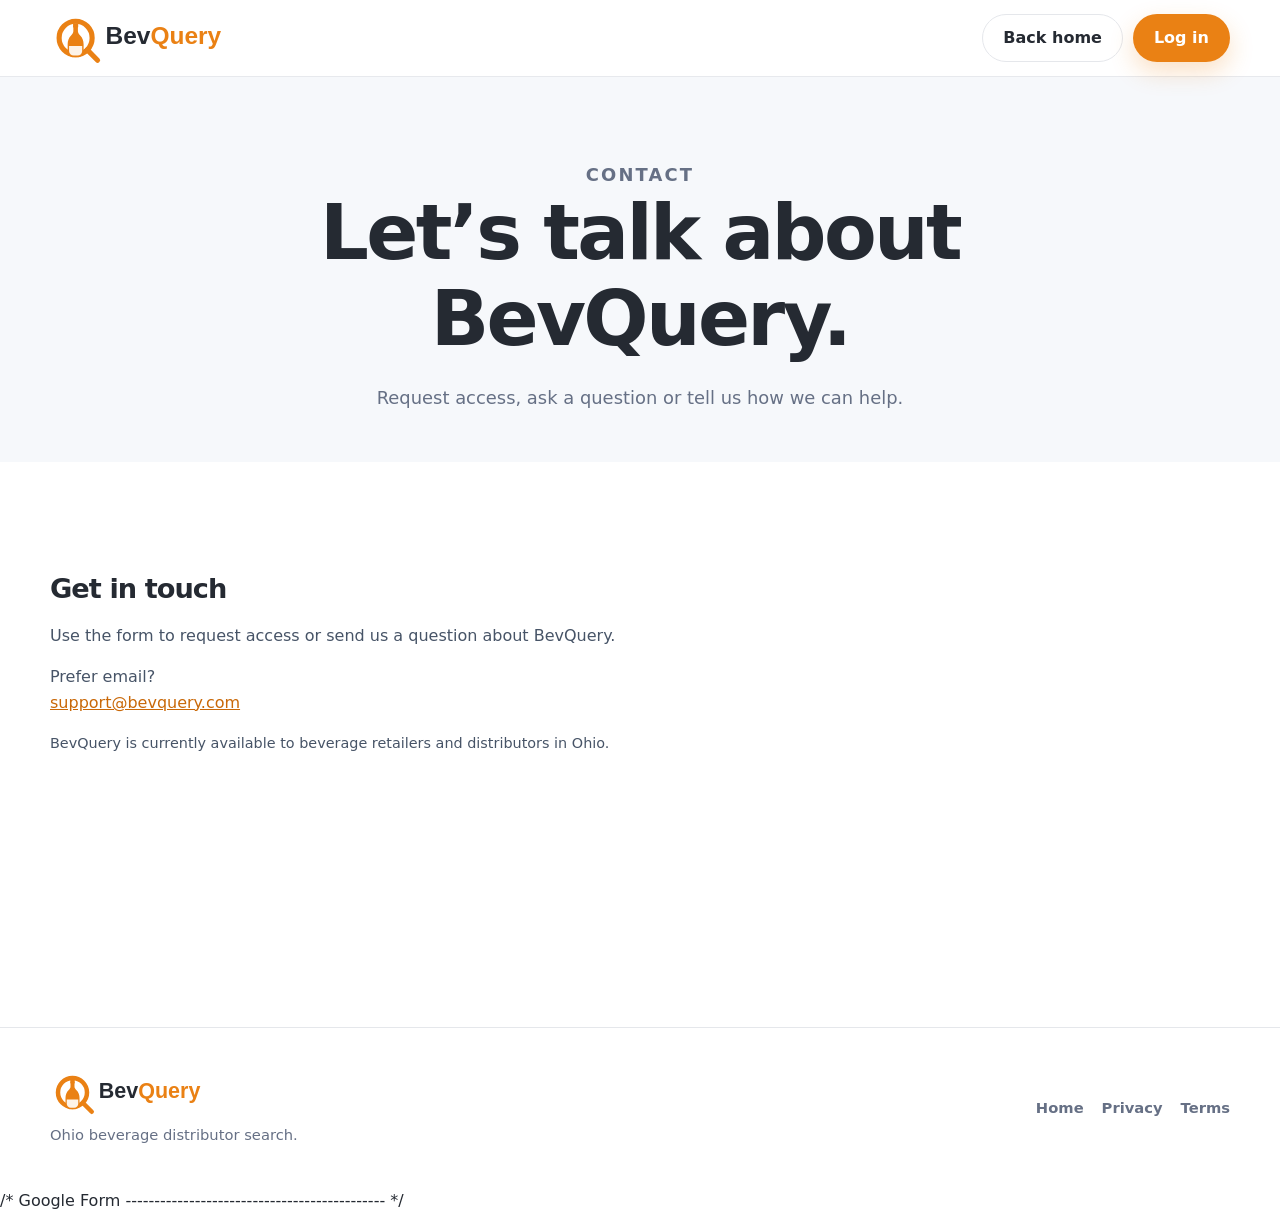
==== contact.html @ 04d736c2 "Update contact.html" ====
<!doctype html>
<html lang="en">
<head>
  <meta charset="utf-8">
  <meta name="viewport" content="width=device-width, initial-scale=1">

  <title>Contact BevQuery</title>
  <meta
    name="description"
    content="Contact BevQuery or request access for your Ohio retail or distributor business."
  >

  <link rel="icon" href="images/logo-mark.svg" type="image/svg+xml">
  <link rel="stylesheet" href="styles.css">
</head>

<body>

<header class="site-header">
  <div class="container nav">
    <a class="brand" href="index.html" aria-label="BevQuery home">
      <img src="images/logo.svg" alt="BevQuery">
    </a>

    <div class="nav-cta">
      <a class="button button-secondary" href="index.html">Back home</a>
      <a
        class="button button-primary"
        href="https://bevquery.github.io/bevquery-app/"
      >Log in</a>
    </div>
  </div>
</header>

<main>

  <section class="page-hero">
    <div class="narrow">
      <p class="eyebrow">Contact</p>
      <h1>Let’s talk about BevQuery.</h1>
      <p>
        Request access, ask a question or tell us how we can help.
      </p>
    </div>
  </section>

 <section class="prose">
  <div class="container contact-layout-new">

    <aside class="contact-info">
      <h2>Get in touch</h2>

      <p>
        Use the form to request access or send us a question about BevQuery.
      </p>

      <p>
        Prefer email?<br>
        <a href="mailto:support@bevquery.com">support@bevquery.com</a>
      </p>

      <p class="small">
        BevQuery is currently available to beverage retailers and
        distributors in Ohio.
      </p>
    </aside>

    <div class="google-form-wrapper">
      <iframe
        src="https://docs.google.com/forms/d/e/1FAIpQLScjL7QYCmboFh0K63svb8930cjHAvz4QYtC9znJssW__Am9qQ/viewform?embedded=true"
        title="Contact BevQuery"
        class="google-form"
        frameborder="0"
        marginheight="0"
        marginwidth="0">
        Loading…
      </iframe>
    </div>

  </div>
</section>


</main>

<footer class="site-footer">
  <div class="container footer-grid">

    <div class="footer-brand">
      <img src="images/logo.svg" alt="BevQuery">
      <p>Ohio beverage distributor search.</p>
    </div>

    <nav class="footer-links" aria-label="Footer navigation">
      <a href="index.html">Home</a>
      <a href="privacy.html">Privacy</a>
      <a href="terms.html">Terms</a>
    </nav>

  </div>
</footer>

</body>
</html>

/* Google Form
--------------------------------------------- */
---- styles.css ----
:root {
  --orange: #ea8114;
  --orange-dark: #c96808;
  --ink: #252a32;
  --muted: #667085;
  --line: #e5e7eb;
  --soft: #f6f8fb;
  --white: #ffffff;
  --shadow: 0 24px 70px rgba(30, 41, 59, 0.13), 0 4px 14px rgba(30, 41, 59, 0.06);
  --shadow-small: 0 14px 36px rgba(30, 41, 59, 0.09);
  --radius: 24px;
  --max: 1180px;
}

* { box-sizing: border-box; }
html { scroll-behavior: smooth; }
body {
  margin: 0;
  color: var(--ink);
  background: var(--white);
  font-family: Inter, ui-sans-serif, system-ui, -apple-system, BlinkMacSystemFont, "Segoe UI", sans-serif;
  line-height: 1.6;
  -webkit-font-smoothing: antialiased;
}
img { max-width: 100%; display: block; }
a { color: inherit; }
.container { width: min(calc(100% - 40px), var(--max)); margin-inline: auto; }
.narrow { width: min(calc(100% - 40px), 820px); margin-inline: auto; }

.skip-link { position: absolute; left: -9999px; top: 8px; z-index: 999; }
.skip-link:focus { left: 12px; background: #fff; padding: 10px 14px; border-radius: 8px; }

.site-header {
  position: sticky;
  top: 0;
  z-index: 20;
  background: rgba(255,255,255,.92);
  border-bottom: 1px solid rgba(229,231,235,.9);
  backdrop-filter: blur(12px);
}
.nav { min-height: 76px; display: flex; align-items: center; justify-content: space-between; gap: 24px; }
.brand img { width: 205px; height: auto; }
.nav-links { display: flex; align-items: center; gap: 28px; }
.nav-links a { text-decoration: none; font-weight: 650; font-size: .95rem; }
.nav-links a:hover { color: var(--orange-dark); }
.nav-cta { display: flex; gap: 10px; align-items: center; }

.button {
  display: inline-flex;
  align-items: center;
  justify-content: center;
  gap: 8px;
  min-height: 48px;
  padding: 0 20px;
  border-radius: 999px;
  text-decoration: none;
  font-weight: 750;
  border: 1px solid transparent;
  transition: transform .18s ease, box-shadow .18s ease, background .18s ease;
}
.button:hover { transform: translateY(-1px); }
.button-primary { background: var(--orange); color: #fff; box-shadow: 0 10px 24px rgba(234,129,20,.24); }
.button-primary:hover { background: var(--orange-dark); }
.button-secondary { background: #fff; border-color: var(--line); color: var(--ink); }
.button-secondary:hover { box-shadow: var(--shadow-small); }

.hero { padding: 92px 0 58px; overflow: hidden; }
.hero-copy { max-width: 850px; margin: 0 auto; text-align: center; }
.eyebrow { margin: 0 0 14px; color: var(--orange-dark); text-transform: uppercase; letter-spacing: .12em; font-weight: 800; font-size: .78rem; }
h1, h2, h3 { line-height: 1.12; letter-spacing: -.035em; margin-top: 0; }
h1 { font-size: clamp(2.7rem, 6vw, 5.25rem); margin-bottom: 22px; }
h2 { font-size: clamp(2rem, 4vw, 3.3rem); margin-bottom: 18px; }
h3 { font-size: 1.28rem; margin-bottom: 10px; }
.lead { font-size: clamp(1.08rem, 2vw, 1.32rem); color: var(--muted); max-width: 760px; margin: 0 auto 30px; }
.hero-actions { display: flex; justify-content: center; gap: 12px; flex-wrap: wrap; }

.hero-visual { margin-top: 60px; position: relative; }
.hero-visual::before {
  content: "";
  position: absolute;
  inset: 8% -8% -10%;
  z-index: -1;
  background: radial-gradient(circle at 50% 20%, rgba(234,129,20,.16), rgba(246,248,251,0) 65%);
}
.product-frame {
  background: #fff;
  border: 1px solid var(--line);
  border-radius: var(--radius);
  padding: 16px;
  box-shadow: var(--shadow);
}
.product-frame img { width: 100%; border-radius: 15px; }
.hero-frame { max-width: 760px; margin: 0 auto; }

.trust-strip { padding: 26px 0 70px; }
.trust-grid { display: grid; grid-template-columns: repeat(3,1fr); gap: 12px; }
.trust-item { text-align: center; font-weight: 750; color: #475467; padding: 16px; border-radius: 14px; background: var(--soft); }
.trust-item span { color: var(--orange); margin-right: 6px; }

.section { padding: 92px 0; }
.section-soft { background: var(--soft); }
.section-heading { max-width: 760px; margin-bottom: 42px; }
.section-heading.center { text-align: center; margin-inline: auto; }
.section-heading p { color: var(--muted); font-size: 1.12rem; margin-bottom: 0; }

.card-grid { display: grid; grid-template-columns: repeat(3,1fr); gap: 22px; }
.card { background: #fff; border: 1px solid var(--line); border-radius: 20px; padding: 30px; box-shadow: 0 1px 0 rgba(16,24,40,.02); }
.card p { color: var(--muted); margin-bottom: 0; }
.icon { width: 44px; height: 44px; border-radius: 13px; display: grid; place-items: center; background: rgba(234,129,20,.12); color: var(--orange-dark); font-weight: 850; margin-bottom: 22px; }

.steps { display: grid; gap: 70px; }
.step { display: grid; grid-template-columns: .85fr 1.15fr; gap: 64px; align-items: center; }
.step:nth-child(even) .step-copy { order: 2; }
.step:nth-child(even) .step-media { order: 1; }
.step-number { display: inline-grid; place-items: center; width: 42px; height: 42px; border-radius: 50%; background: var(--orange); color: #fff; font-weight: 850; margin-bottom: 18px; }
.step-copy p { color: var(--muted); font-size: 1.08rem; }
.step-media .product-frame { max-width: 500px; margin-inline: auto; }
.step-media .portrait { max-width: 390px; }

.audience-grid { display: grid; grid-template-columns: 1fr 1fr; gap: 24px; }
.audience { border-radius: 24px; padding: 38px; background: #fff; border: 1px solid var(--line); }
.audience p { color: var(--muted); }
.check-list { list-style: none; padding: 0; margin: 24px 0 0; display: grid; gap: 12px; }
.check-list li { display: flex; gap: 10px; align-items: flex-start; }
.check-list li::before { content: "✓"; color: var(--orange-dark); font-weight: 900; }
.dashboard-wrap { margin-top: 34px; }

.about { display: grid; grid-template-columns: 1fr 1fr; gap: 56px; align-items: center; }
.about-panel { background: var(--ink); color: #fff; border-radius: 28px; padding: 44px; }
.about-panel p { color: #d0d5dd; }
.about-facts { display: grid; grid-template-columns: 1fr 1fr; gap: 16px; margin-top: 26px; }
.fact { border-top: 1px solid rgba(255,255,255,.18); padding-top: 14px; }
.fact strong { display: block; font-size: 1.5rem; color: #fff; }
.fact span { color: #d0d5dd; font-size: .9rem; }

.faq { display: grid; gap: 12px; }
details { border: 1px solid var(--line); border-radius: 16px; padding: 20px 22px; background: #fff; }
summary { cursor: pointer; font-weight: 800; }
details p { color: var(--muted); margin: 14px 0 0; }

.cta-band { padding: 82px 0; }
.cta-inner { border-radius: 30px; background: var(--ink); color: #fff; padding: 62px 34px; text-align: center; }
.cta-inner p { color: #d0d5dd; max-width: 650px; margin: 0 auto 28px; }

.site-footer { padding: 42px 0; border-top: 1px solid var(--line); }
.footer-grid { display: grid; grid-template-columns: 1fr auto; gap: 30px; align-items: center; }
.footer-brand img { width: 180px; }
.footer-brand p { color: var(--muted); margin: 8px 0 0; font-size: .92rem; }
.footer-links { display: flex; flex-wrap: wrap; gap: 18px; justify-content: flex-end; }
.footer-links a { color: var(--muted); text-decoration: none; font-weight: 650; font-size: .92rem; }
.footer-links a:hover { color: var(--orange-dark); }

.page-hero { padding: 84px 0 50px; text-align: center; background: var(--soft); }
.page-hero p { max-width: 680px; margin: 0 auto; color: var(--muted); font-size: 1.12rem; }
.prose { padding: 70px 0 100px; }
.prose h2 { font-size: 1.7rem; margin-top: 42px; }
.prose h3 { font-size: 1.18rem; margin-top: 30px; }
.prose p, .prose li { color: #475467; }
.prose a { color: var(--orange-dark); }
.prose .notice { background: #fff7ed; border: 1px solid #fed7aa; border-radius: 14px; padding: 18px; color: #9a3412; }

.contact-layout { display: grid; grid-template-columns: .8fr 1.2fr; gap: 40px; align-items: start; }
.contact-card { border: 1px solid var(--line); border-radius: 22px; padding: 30px; background: #fff; }
.contact-card p { color: var(--muted); }
.contact-card a { color: var(--orange-dark); font-weight: 750; }
form { display: grid; gap: 16px; }
label { font-weight: 750; font-size: .94rem; }
input, textarea, select { width: 100%; margin-top: 7px; border: 1px solid #cfd4dc; border-radius: 12px; padding: 13px 14px; font: inherit; background: #fff; color: var(--ink); }
textarea { min-height: 150px; resize: vertical; }
input:focus, textarea:focus, select:focus { outline: 3px solid rgba(234,129,20,.18); border-color: var(--orange); }
.small { color: var(--muted); font-size: .9rem; }

@media (max-width: 900px) {
  .nav-links { display: none; }
  .trust-grid, .card-grid { grid-template-columns: 1fr; }
  .step, .about, .contact-layout { grid-template-columns: 1fr; gap: 34px; }
  .step:nth-child(even) .step-copy, .step:nth-child(even) .step-media { order: initial; }
  .audience-grid { grid-template-columns: 1fr; }
  .hero { padding-top: 70px; }
}

@media (max-width: 620px) {
  .container, .narrow { width: min(calc(100% - 28px), var(--max)); }
  .site-header .nav { min-height: 66px; }
  .brand img { width: 170px; }
  .nav-cta .button-secondary { display: none; }
  .button { min-height: 44px; padding-inline: 16px; }
  .hero { padding-top: 54px; }
  h1 { font-size: 2.55rem; }
  .section { padding: 70px 0; }
  .trust-strip { padding-bottom: 46px; }
  .product-frame { padding: 9px; border-radius: 18px; }
  .product-frame img { border-radius: 11px; }
  .audience, .card { padding: 24px; }
  .footer-grid { grid-template-columns: 1fr; }
  .footer-links { justify-content: flex-start; }
  .about-facts { grid-template-columns: 1fr; }
}
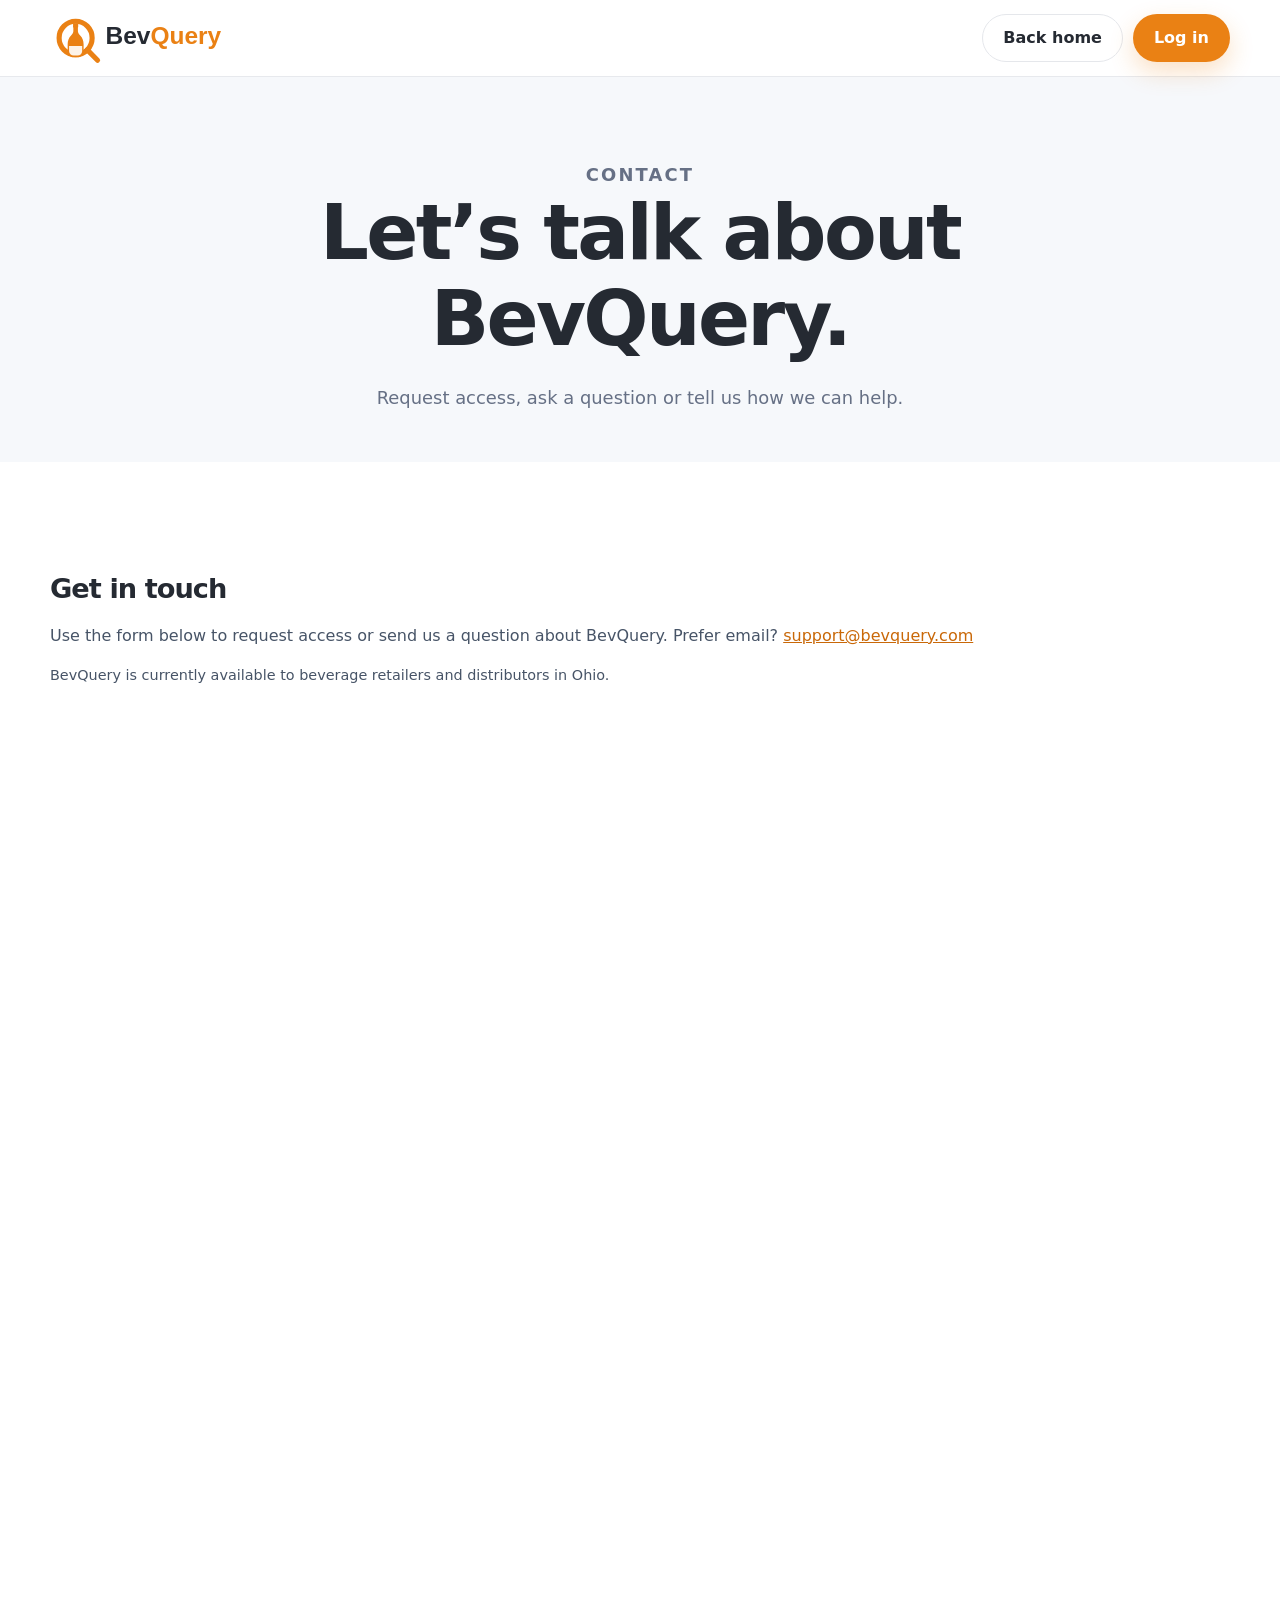
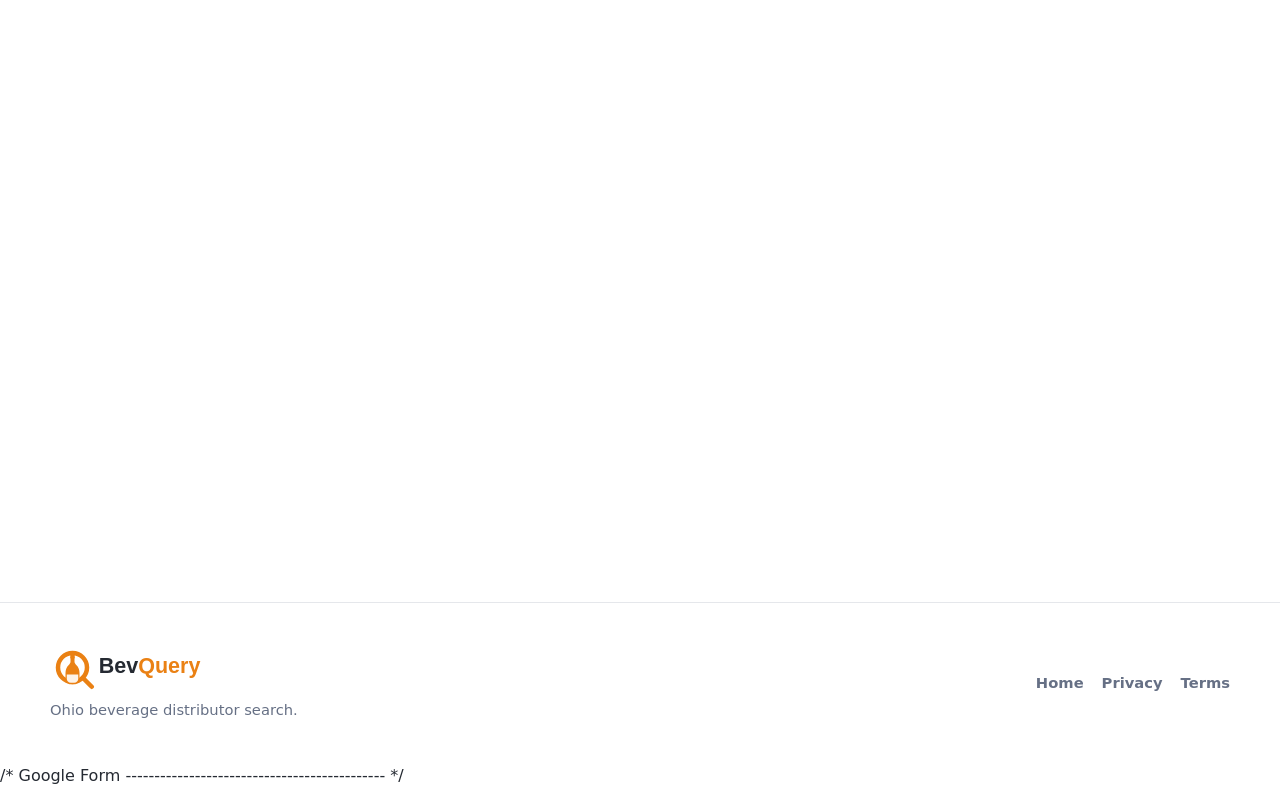
==== commit 32383330: "Update contact.html" ====
--- a/contact.html
+++ b/contact.html
@@ -45,25 +45,20 @@
   </section>
 
  <section class="prose">
-  <div class="container contact-layout-new">
+  <div class="container contact-page">
 
-    <aside class="contact-info">
+    <div class="contact-intro">
       <h2>Get in touch</h2>
 
       <p>
-        Use the form to request access or send us a question about BevQuery.
-      </p>
-
-      <p>
-        Prefer email?<br>
-        <a href="mailto:support@bevquery.com">support@bevquery.com</a>
+        Use the form below to request access or send us a question about BevQuery.
+        Prefer email? <a href="mailto:support@bevquery.com">support@bevquery.com</a>
       </p>
 
       <p class="small">
-        BevQuery is currently available to beverage retailers and
-        distributors in Ohio.
+        BevQuery is currently available to beverage retailers and distributors in Ohio.
       </p>
-    </aside>
+    </div>
 
     <div class="google-form-wrapper">
       <iframe
@@ -79,7 +74,6 @@
 
   </div>
 </section>
-
 
 </main>
 
--- a/styles.css
+++ b/styles.css
@@ -196,3 +196,58 @@
   .footer-links { justify-content: flex-start; }
   .about-facts { grid-template-columns: 1fr; }
 }
+/* Contact page / Google Form
+--------------------------------------------- */
+
+.contact-layout-new {
+  display: grid;
+  grid-template-columns: 280px minmax(0, 1fr);
+  gap: 48px;
+  align-items: start;
+}
+
+.contact-info {
+  background: #ffffff;
+  border: 1px solid #e5e7eb;
+  border-radius: 18px;
+  padding: 28px;
+  box-shadow: 0 8px 24px rgba(0, 0, 0, 0.05);
+}
+
+.contact-info h2 {
+  margin-top: 0;
+  font-size: 1.8rem;
+}
+
+.google-form-wrapper {
+  width: 100%;
+  min-width: 0;
+  background: #ffffff;
+  border-radius: 18px;
+  overflow: visible;
+}
+
+.google-form-wrapper .google-form {
+  display: block !important;
+  width: 100% !important;
+  min-width: 100% !important;
+  height: 1400px !important;
+  border: 0 !important;
+  margin: 0 !important;
+}
+
+/* Stack on phones/tablets */
+@media (max-width: 800px) {
+  .contact-layout-new {
+    grid-template-columns: 1fr;
+    gap: 28px;
+  }
+
+  .contact-info {
+    padding: 24px;
+  }
+
+  .google-form-wrapper .google-form {
+    height: 1500px !important;
+  }
+}
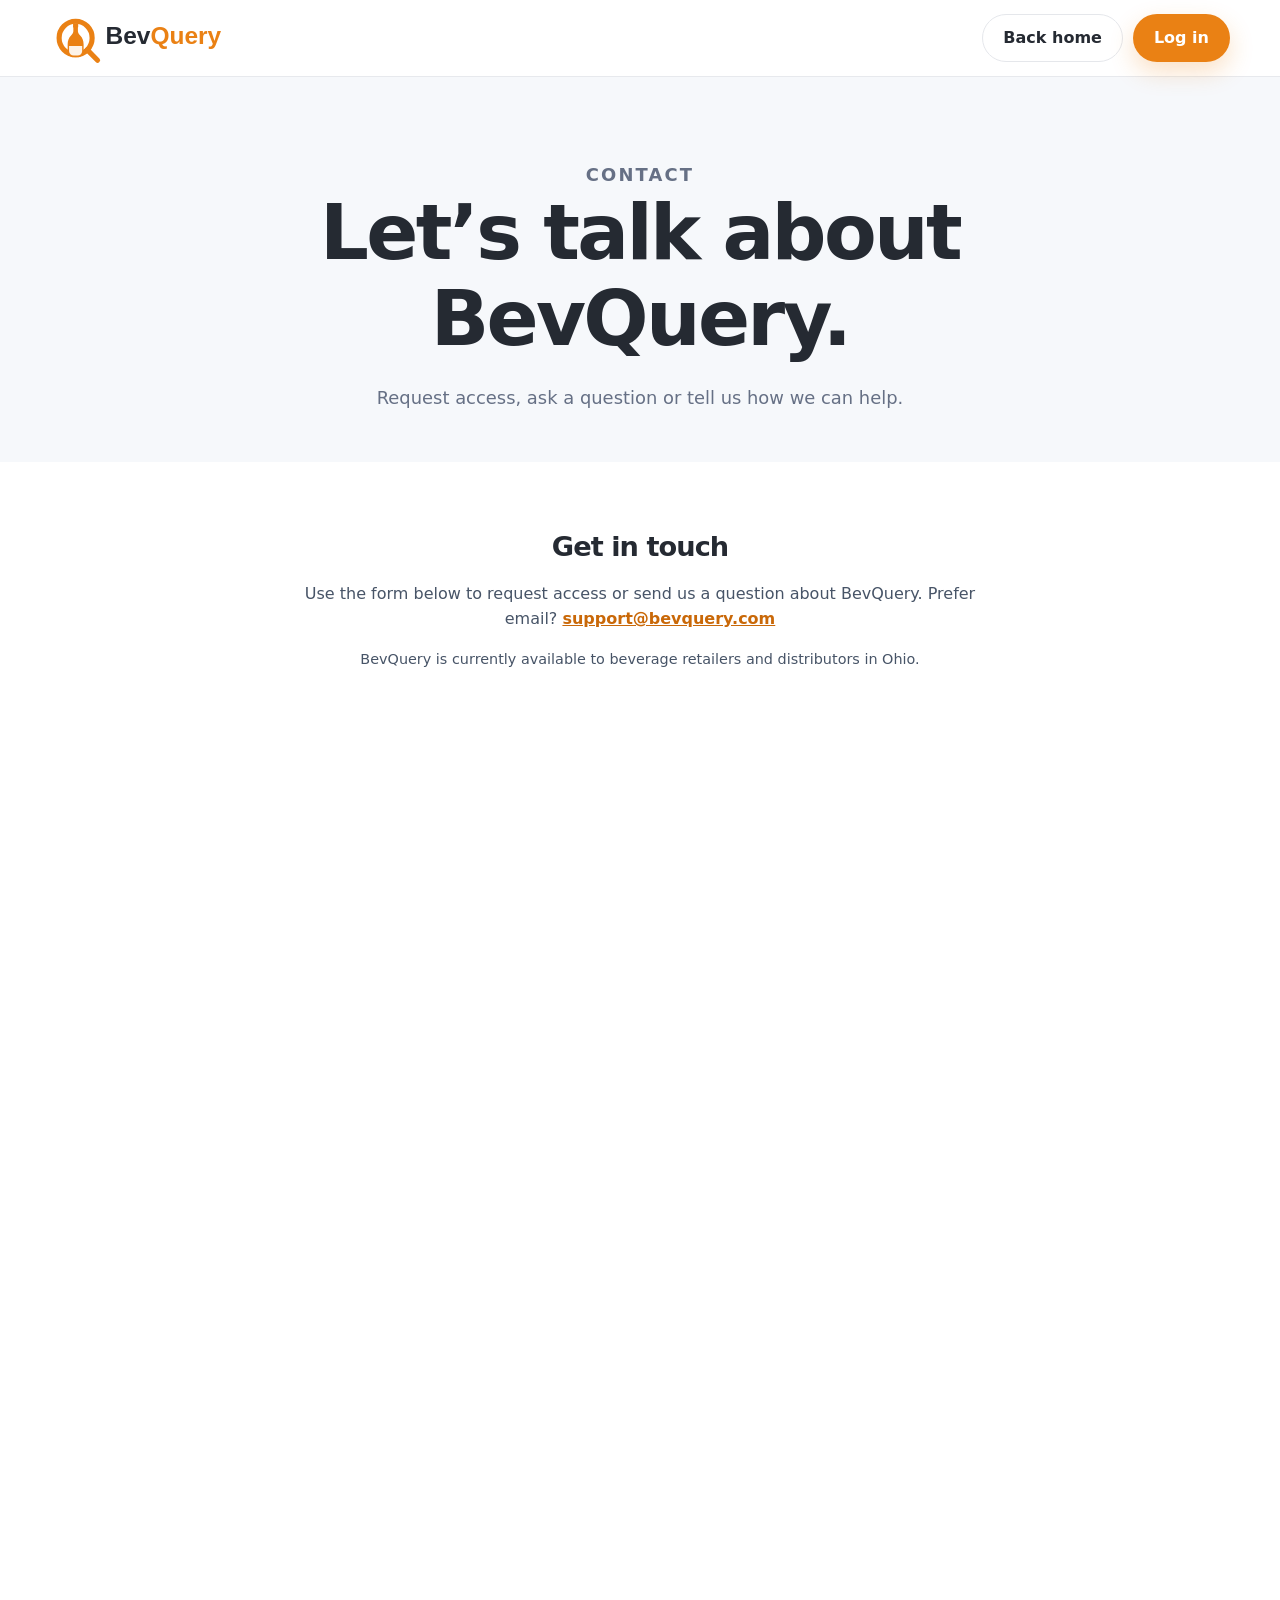
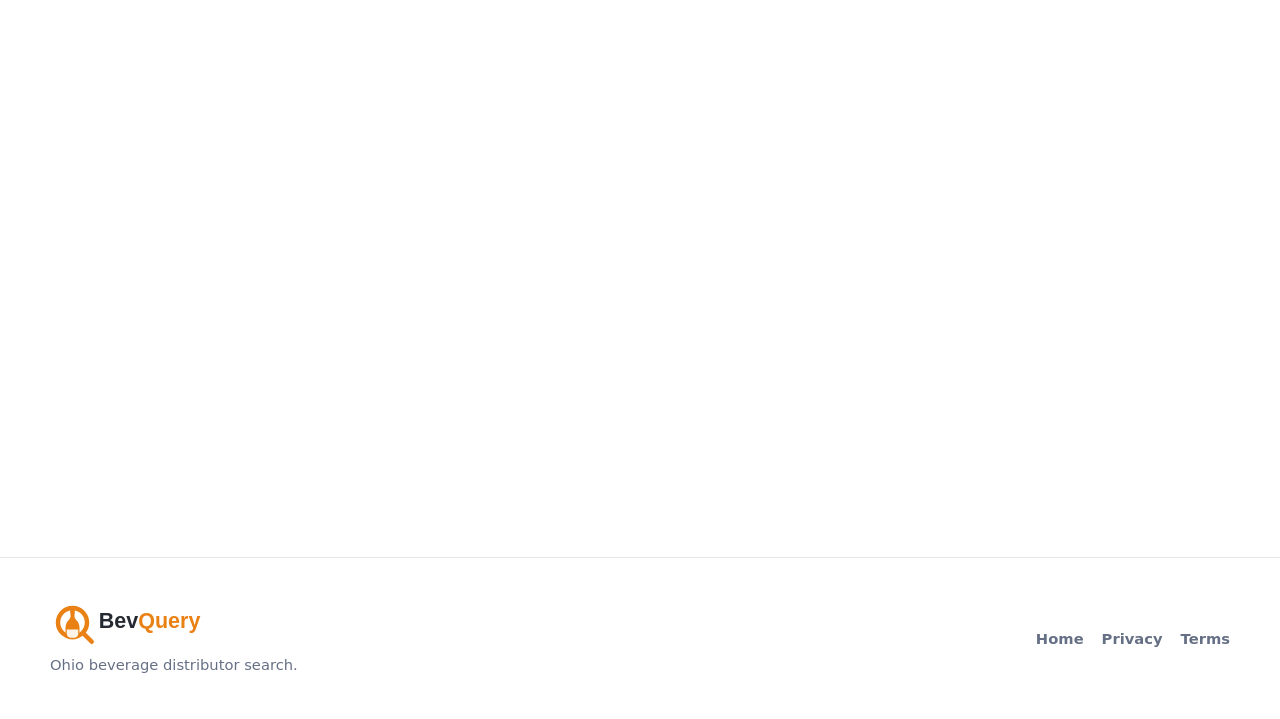
==== commit a88ca6bc: "Update contact.html" ====
--- a/contact.html
+++ b/contact.html
@@ -97,6 +97,3 @@
 </body>
 </html>
 
-/* Google Form
---------------------------------------------- */
-
--- a/styles.css
+++ b/styles.css
@@ -196,58 +196,52 @@
   .footer-links { justify-content: flex-start; }
   .about-facts { grid-template-columns: 1fr; }
 }
+
 /* Contact page / Google Form
 --------------------------------------------- */
 
-.contact-layout-new {
-  display: grid;
-  grid-template-columns: 280px minmax(0, 1fr);
-  gap: 48px;
-  align-items: start;
-}
-
-.contact-info {
-  background: #ffffff;
-  border: 1px solid #e5e7eb;
-  border-radius: 18px;
-  padding: 28px;
-  box-shadow: 0 8px 24px rgba(0, 0, 0, 0.05);
-}
-
-.contact-info h2 {
+.contact-page {
+  max-width: 800px;
+  margin: 0 auto;
+}
+
+.contact-intro {
+  text-align: center;
+  max-width: 680px;
+  margin: 0 auto 36px;
+}
+
+.contact-intro h2 {
   margin-top: 0;
-  font-size: 1.8rem;
+}
+
+.contact-intro p {
+  margin-left: auto;
+  margin-right: auto;
+}
+
+.contact-intro a {
+  color: var(--orange-dark);
+  font-weight: 750;
 }
 
 .google-form-wrapper {
   width: 100%;
-  min-width: 0;
-  background: #ffffff;
-  border-radius: 18px;
-  overflow: visible;
-}
-
-.google-form-wrapper .google-form {
-  display: block !important;
-  width: 100% !important;
-  min-width: 100% !important;
-  height: 1400px !important;
-  border: 0 !important;
-  margin: 0 !important;
-}
-
-/* Stack on phones/tablets */
-@media (max-width: 800px) {
-  .contact-layout-new {
-    grid-template-columns: 1fr;
-    gap: 28px;
+  max-width: 760px;
+  margin: 0 auto;
+}
+
+.google-form {
+  display: block;
+  width: 100%;
+  height: 1350px;
+  border: 0;
+  margin: 0;
+}
+
+@media (max-width: 620px) {
+  .google-form {
+    height: 1550px;
   }
-
-  .contact-info {
-    padding: 24px;
-  }
-
-  .google-form-wrapper .google-form {
-    height: 1500px !important;
-  }
-}
+}
+
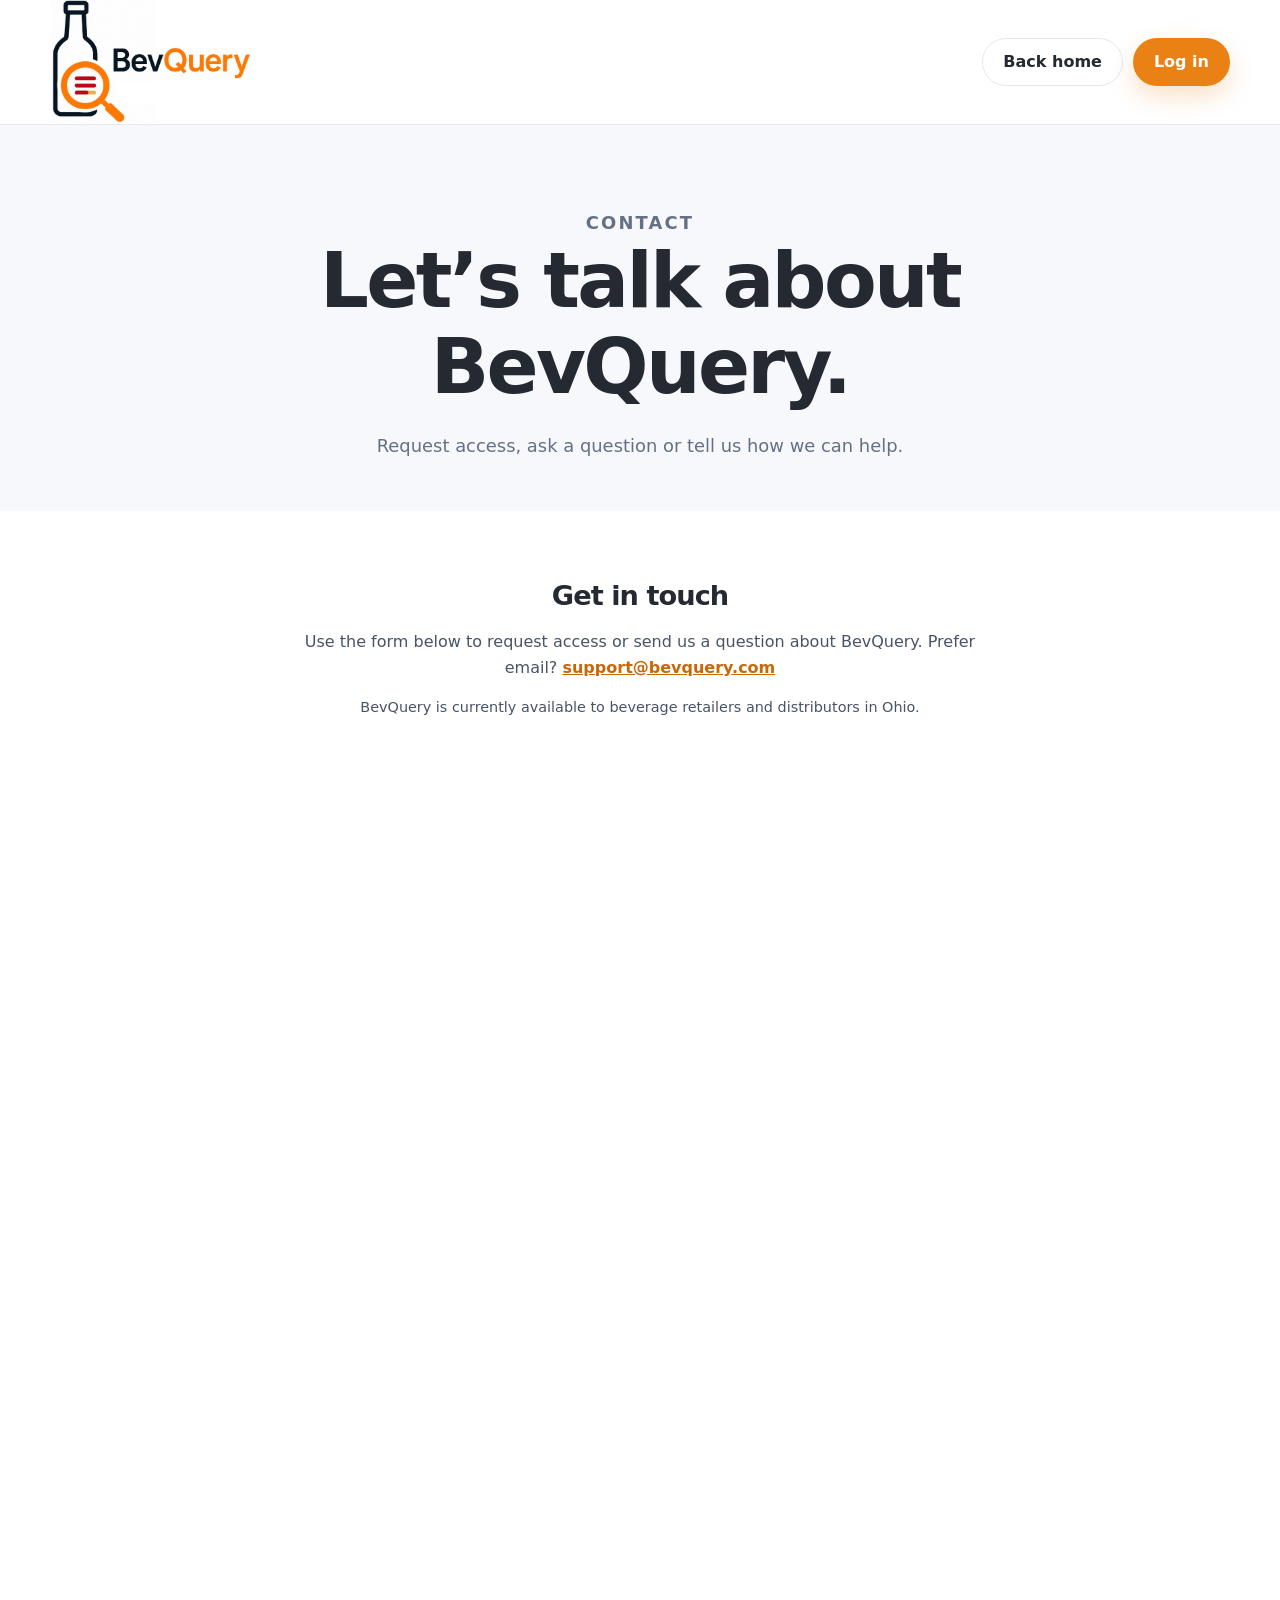
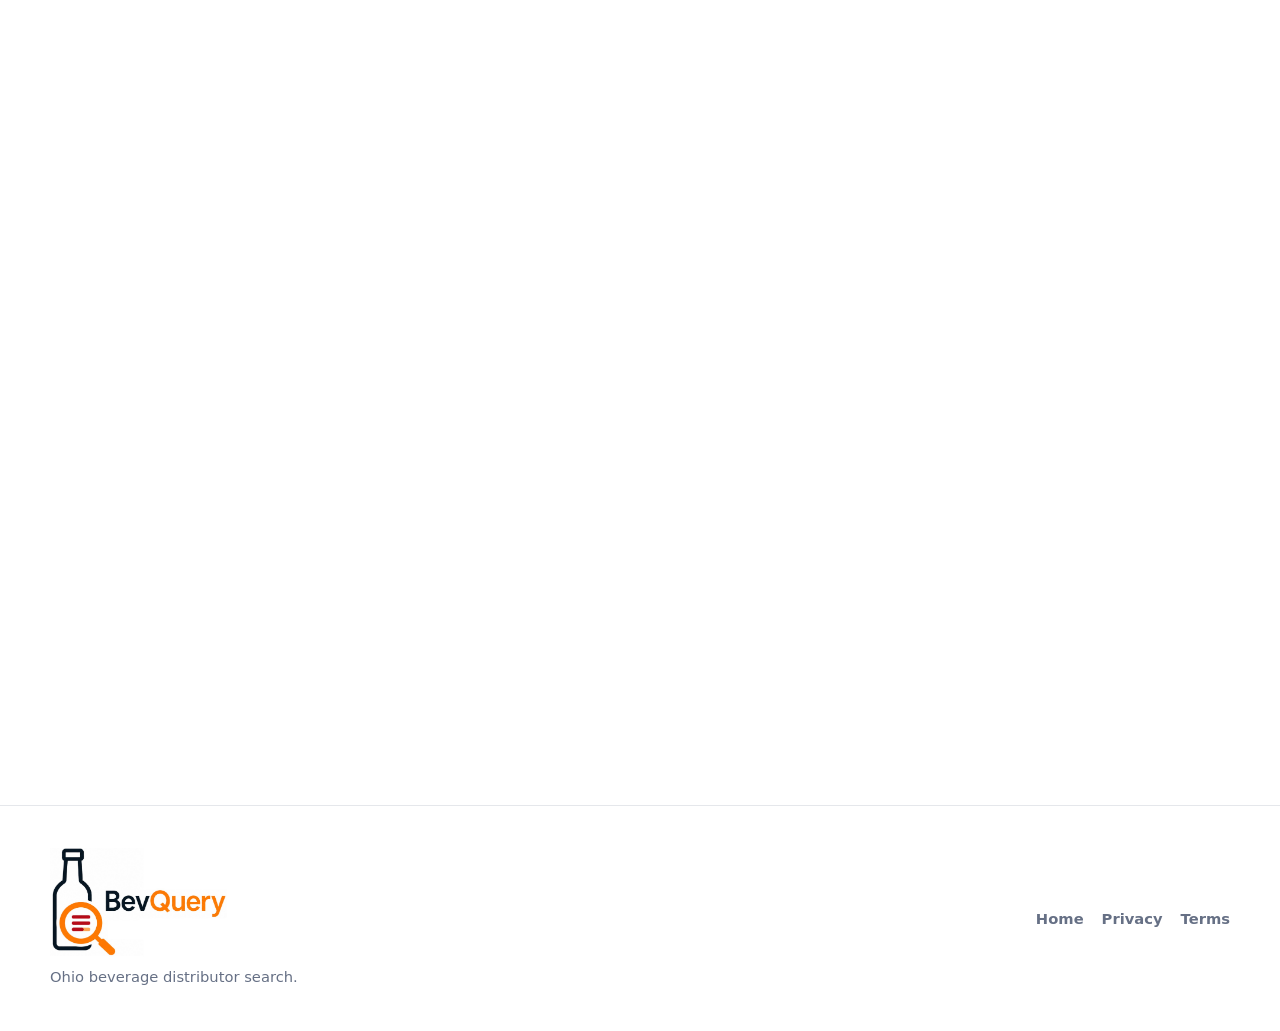
==== commit dd6c2743: "Update contact.html" ====
--- a/contact.html
+++ b/contact.html
@@ -19,7 +19,7 @@
 <header class="site-header">
   <div class="container nav">
     <a class="brand" href="index.html" aria-label="BevQuery home">
-      <img src="images/logo.svg" alt="BevQuery">
+      <img src="images/logo-horiz.jpg" alt="BevQuery">
     </a>
 
     <div class="nav-cta">
@@ -81,7 +81,7 @@
   <div class="container footer-grid">
 
     <div class="footer-brand">
-      <img src="images/logo.svg" alt="BevQuery">
+      <img src="images/logo-horiz.jpg" alt="BevQuery">
       <p>Ohio beverage distributor search.</p>
     </div>
 
--- a/styles.css
+++ b/styles.css
@@ -234,7 +234,7 @@
 .google-form {
   display: block;
   width: 100%;
-  height: 1350px;
+  height: 1550px;
   border: 0;
   margin: 0;
 }
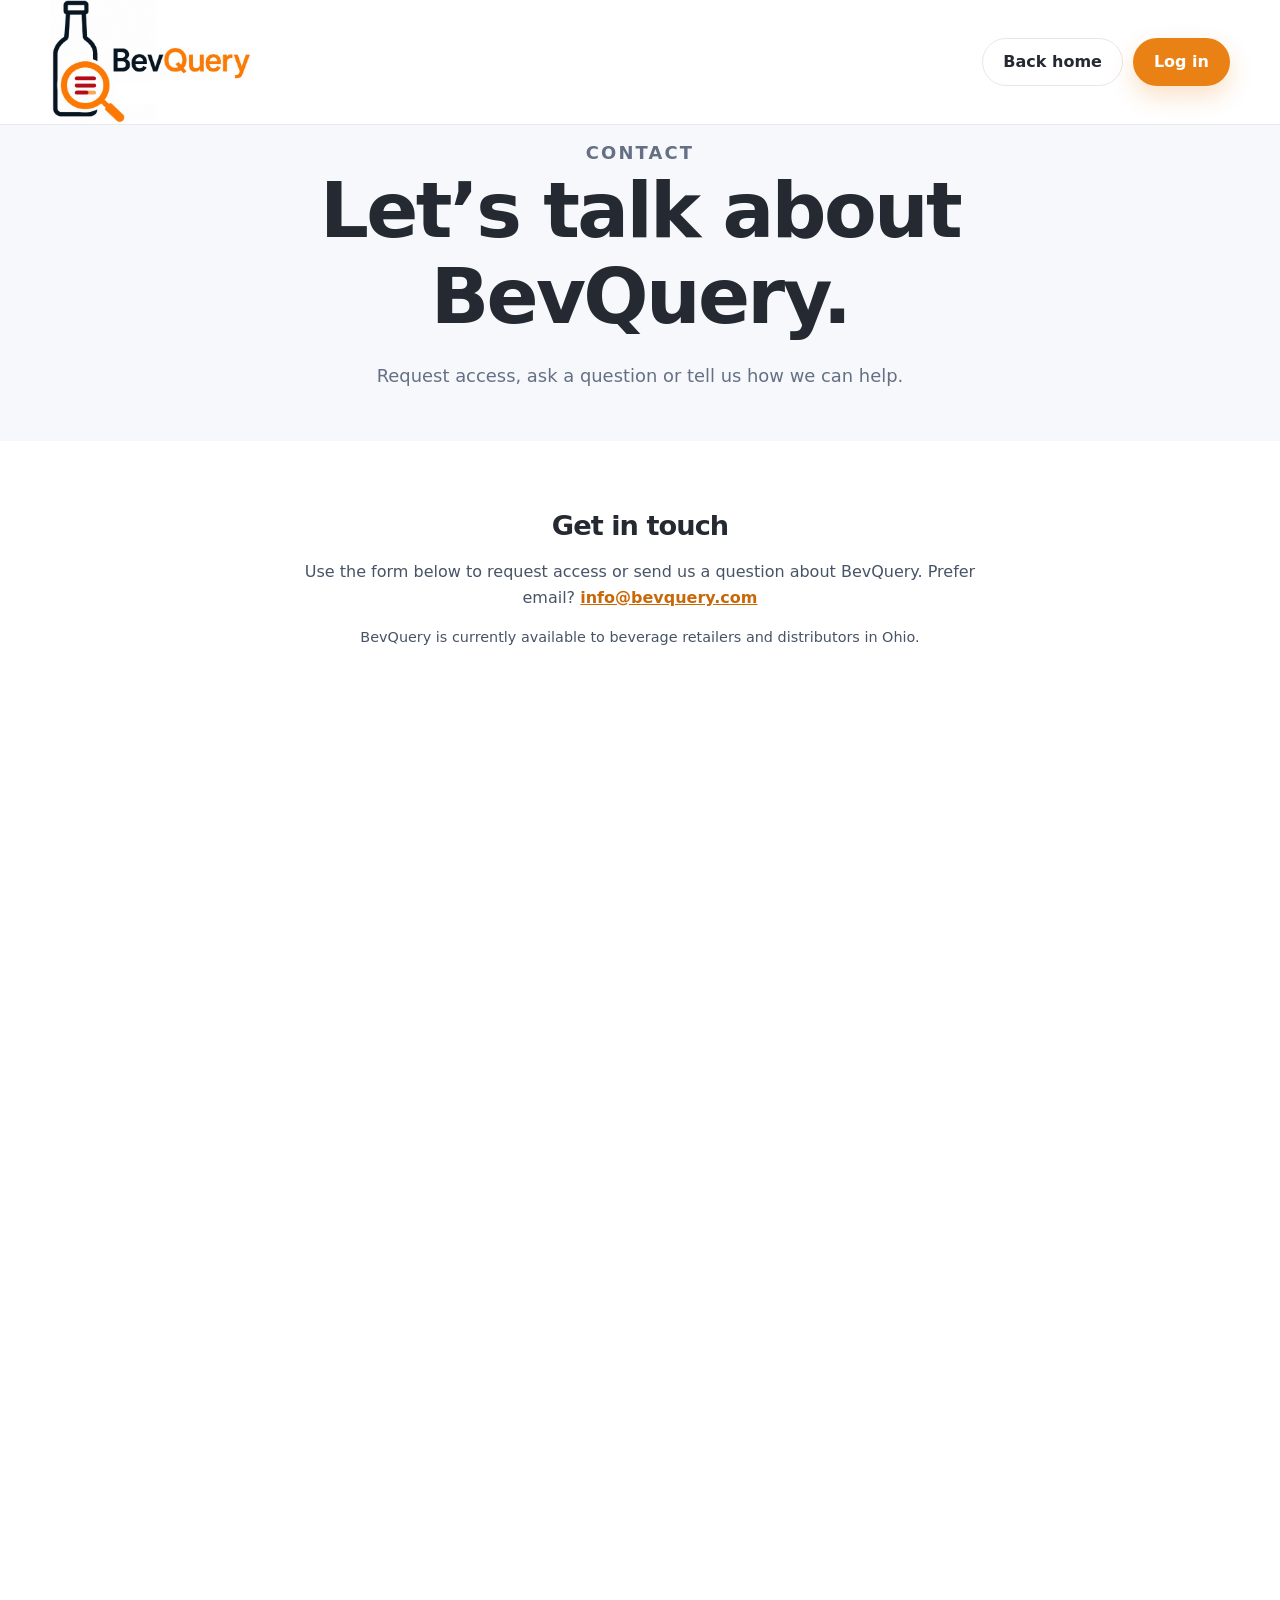
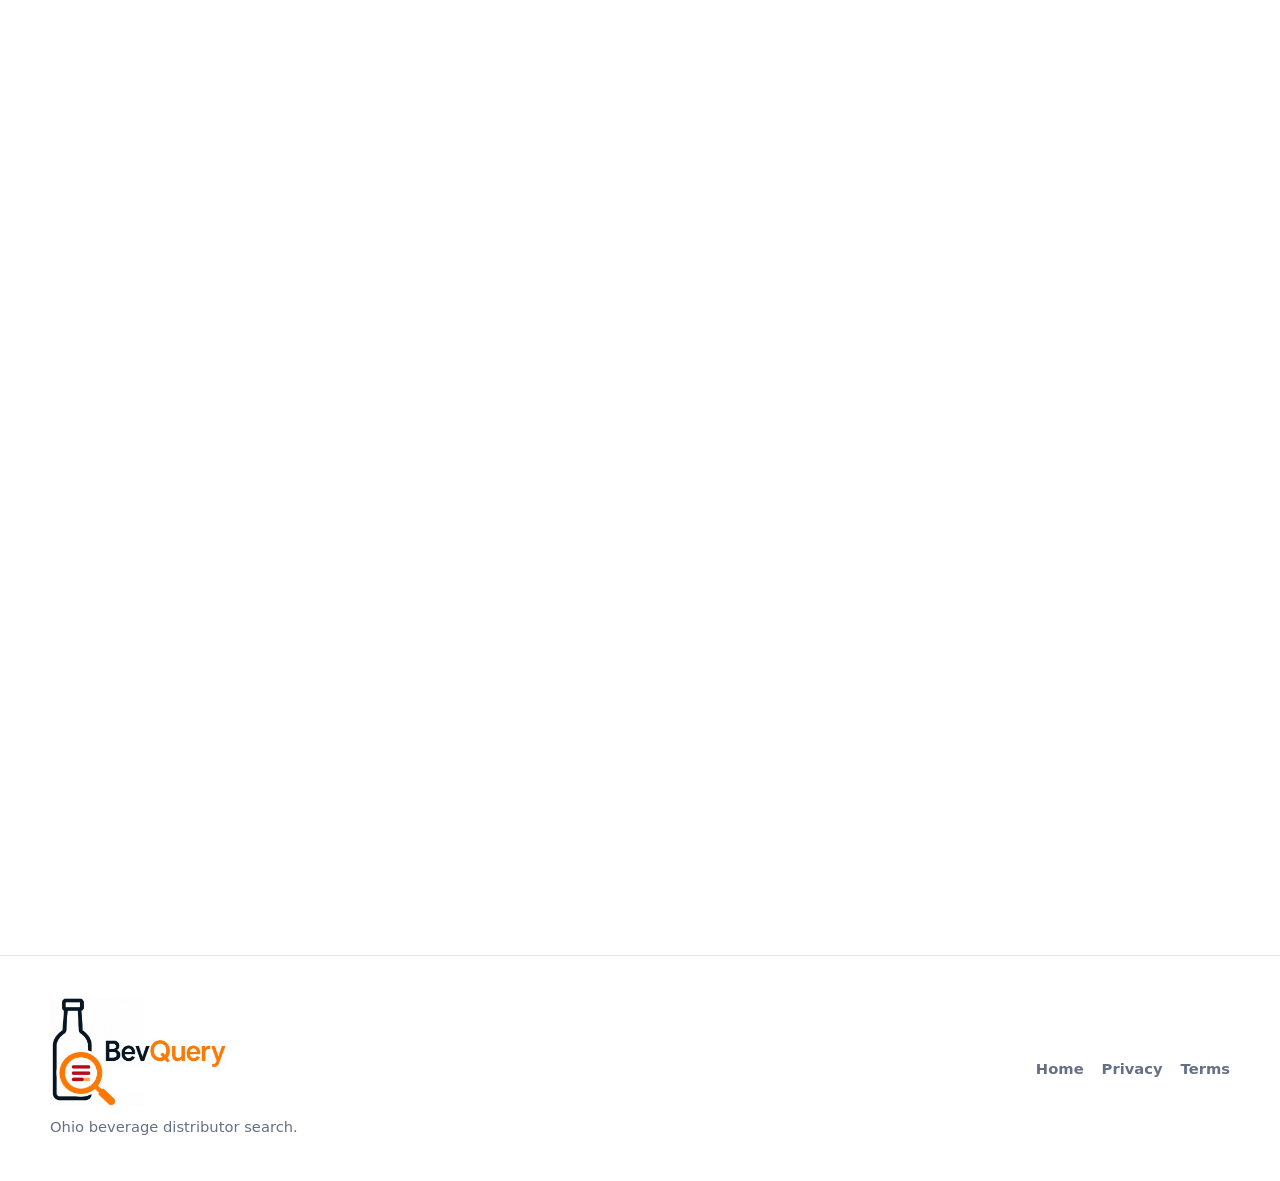
==== commit ee74f08f: "Update contact.html" ====
--- a/contact.html
+++ b/contact.html
@@ -52,7 +52,7 @@
 
       <p>
         Use the form below to request access or send us a question about BevQuery.
-        Prefer email? <a href="mailto:support@bevquery.com">support@bevquery.com</a>
+        Prefer email? <a href="mailto:info@bevquery.com">info@bevquery.com</a>
       </p>
 
       <p class="small">
--- a/styles.css
+++ b/styles.css
@@ -150,7 +150,7 @@
 .footer-links a { color: var(--muted); text-decoration: none; font-weight: 650; font-size: .92rem; }
 .footer-links a:hover { color: var(--orange-dark); }
 
-.page-hero { padding: 84px 0 50px; text-align: center; background: var(--soft); }
+.page-hero { padding: 14px 0 50px; text-align: center; background: var(--soft); }
 .page-hero p { max-width: 680px; margin: 0 auto; color: var(--muted); font-size: 1.12rem; }
 .prose { padding: 70px 0 100px; }
 .prose h2 { font-size: 1.7rem; margin-top: 42px; }
@@ -234,14 +234,14 @@
 .google-form {
   display: block;
   width: 100%;
-  height: 1550px;
+  height: 1770px;
   border: 0;
   margin: 0;
 }
 
 @media (max-width: 620px) {
   .google-form {
-    height: 1550px;
+    height: 1950px;
   }
 }
 
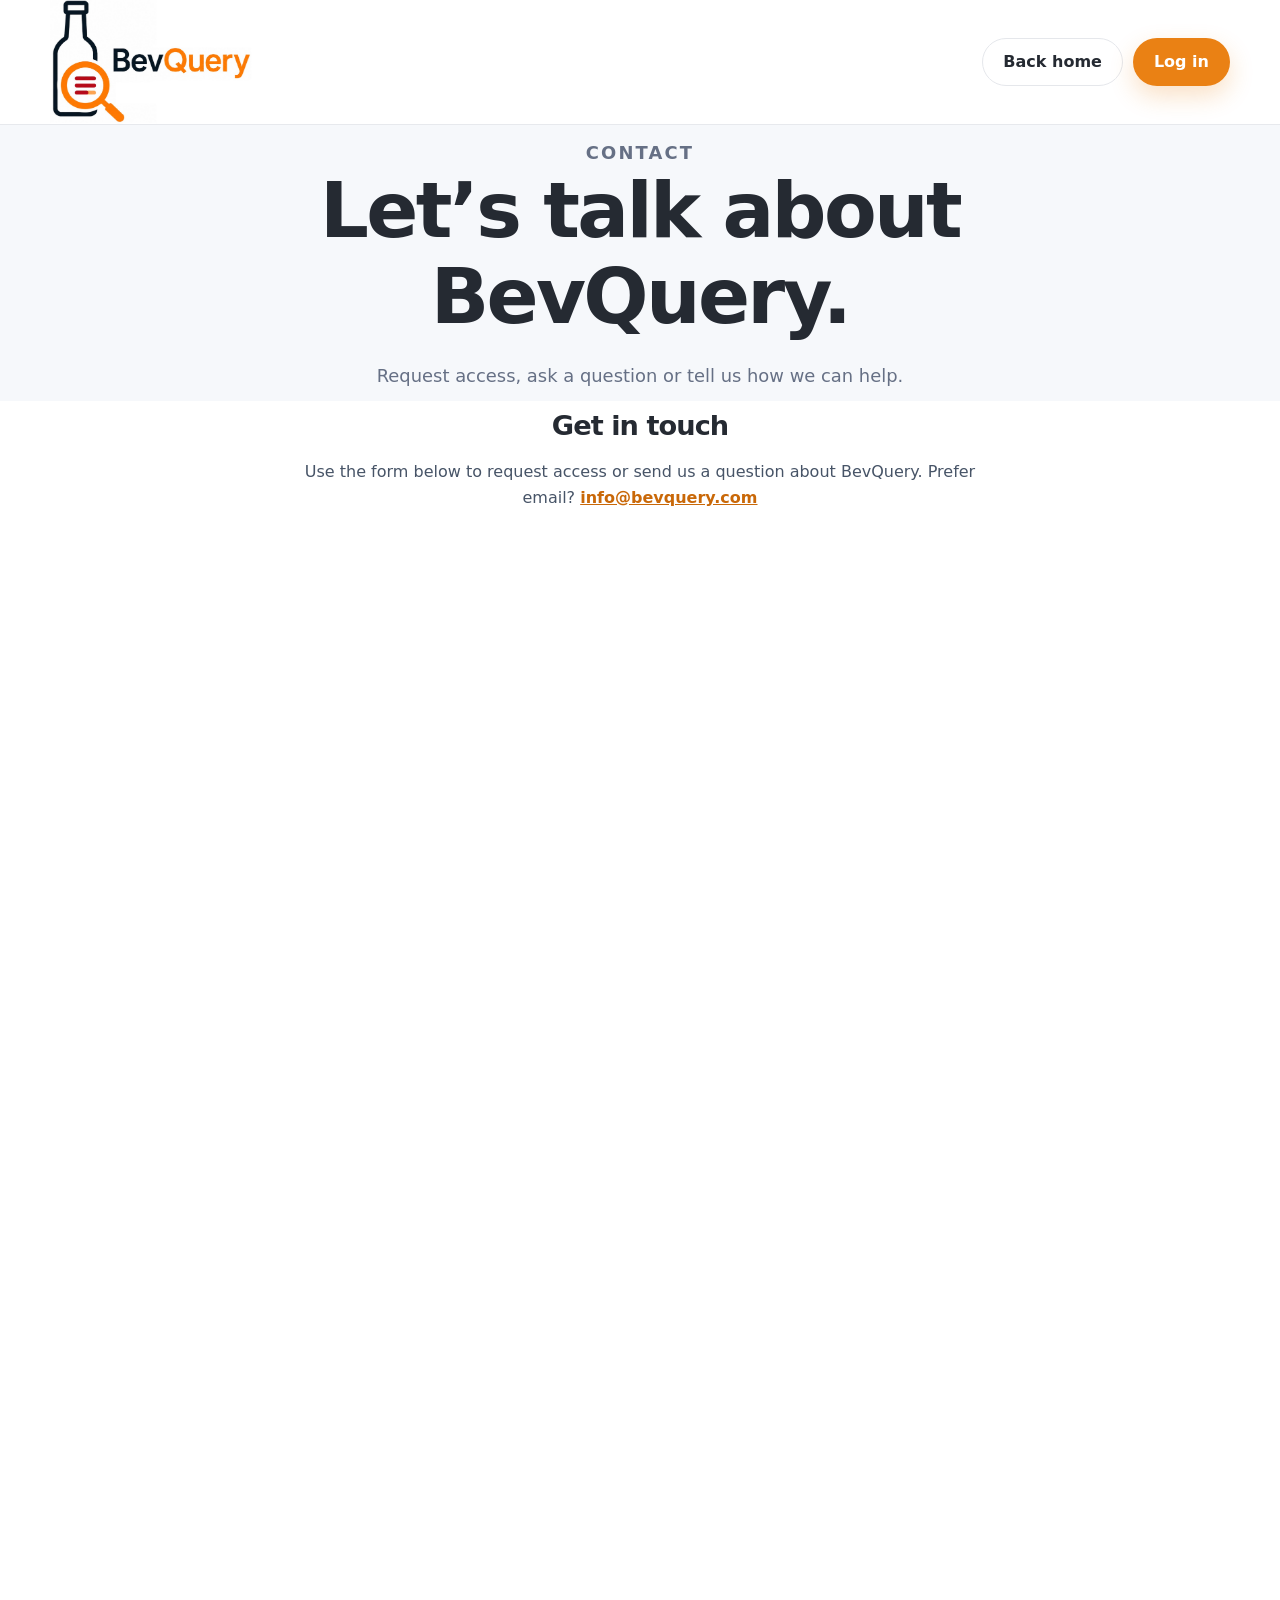
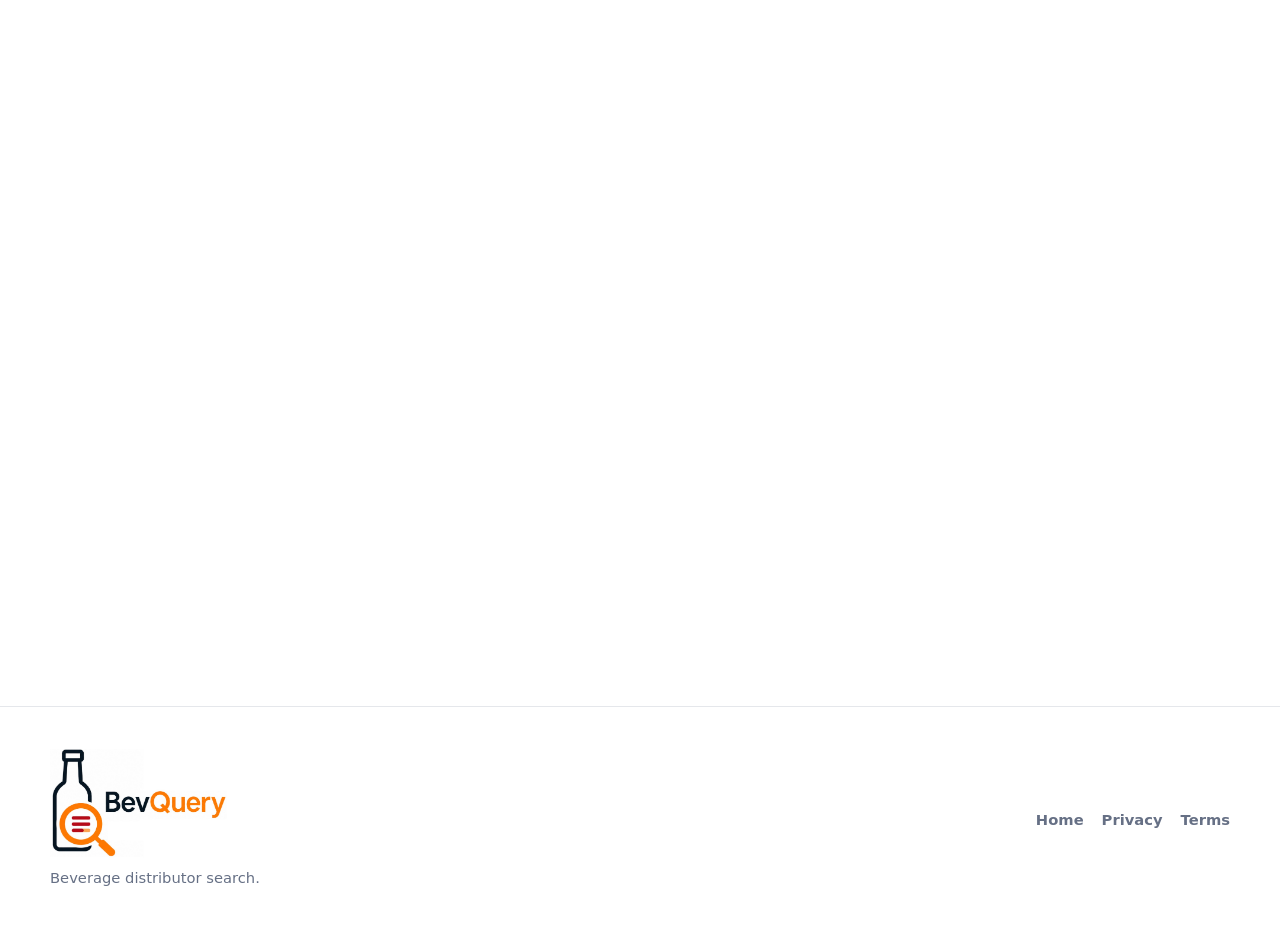
==== commit 2880edea: "Update contact.html" ====
--- a/contact.html
+++ b/contact.html
@@ -7,7 +7,7 @@
   <title>Contact BevQuery</title>
   <meta
     name="description"
-    content="Contact BevQuery or request access for your Ohio retail or distributor business."
+    content="Contact BevQuery or request access for your retail, on-premise or distributor business."
   >
 
   <link rel="icon" href="images/logo-mark.svg" type="image/svg+xml">
@@ -54,10 +54,6 @@
         Use the form below to request access or send us a question about BevQuery.
         Prefer email? <a href="mailto:info@bevquery.com">info@bevquery.com</a>
       </p>
-
-      <p class="small">
-        BevQuery is currently available to beverage retailers and distributors in Ohio.
-      </p>
     </div>
 
     <div class="google-form-wrapper">
@@ -82,7 +78,7 @@
 
     <div class="footer-brand">
       <img src="images/logo-horiz.jpg" alt="BevQuery">
-      <p>Ohio beverage distributor search.</p>
+      <p>Beverage distributor search.</p>
     </div>
 
     <nav class="footer-links" aria-label="Footer navigation">
--- a/styles.css
+++ b/styles.css
@@ -150,9 +150,9 @@
 .footer-links a { color: var(--muted); text-decoration: none; font-weight: 650; font-size: .92rem; }
 .footer-links a:hover { color: var(--orange-dark); }
 
-.page-hero { padding: 14px 0 50px; text-align: center; background: var(--soft); }
+.page-hero { padding: 14px 0 10px; text-align: center; background: var(--soft); }
 .page-hero p { max-width: 680px; margin: 0 auto; color: var(--muted); font-size: 1.12rem; }
-.prose { padding: 70px 0 100px; }
+.prose { padding: 10px 0 10px; }
 .prose h2 { font-size: 1.7rem; margin-top: 42px; }
 .prose h3 { font-size: 1.18rem; margin-top: 30px; }
 .prose p, .prose li { color: #475467; }
@@ -208,7 +208,7 @@
 .contact-intro {
   text-align: center;
   max-width: 680px;
-  margin: 0 auto 36px;
+  margin: 0 auto 10px;
 }
 
 .contact-intro h2 {
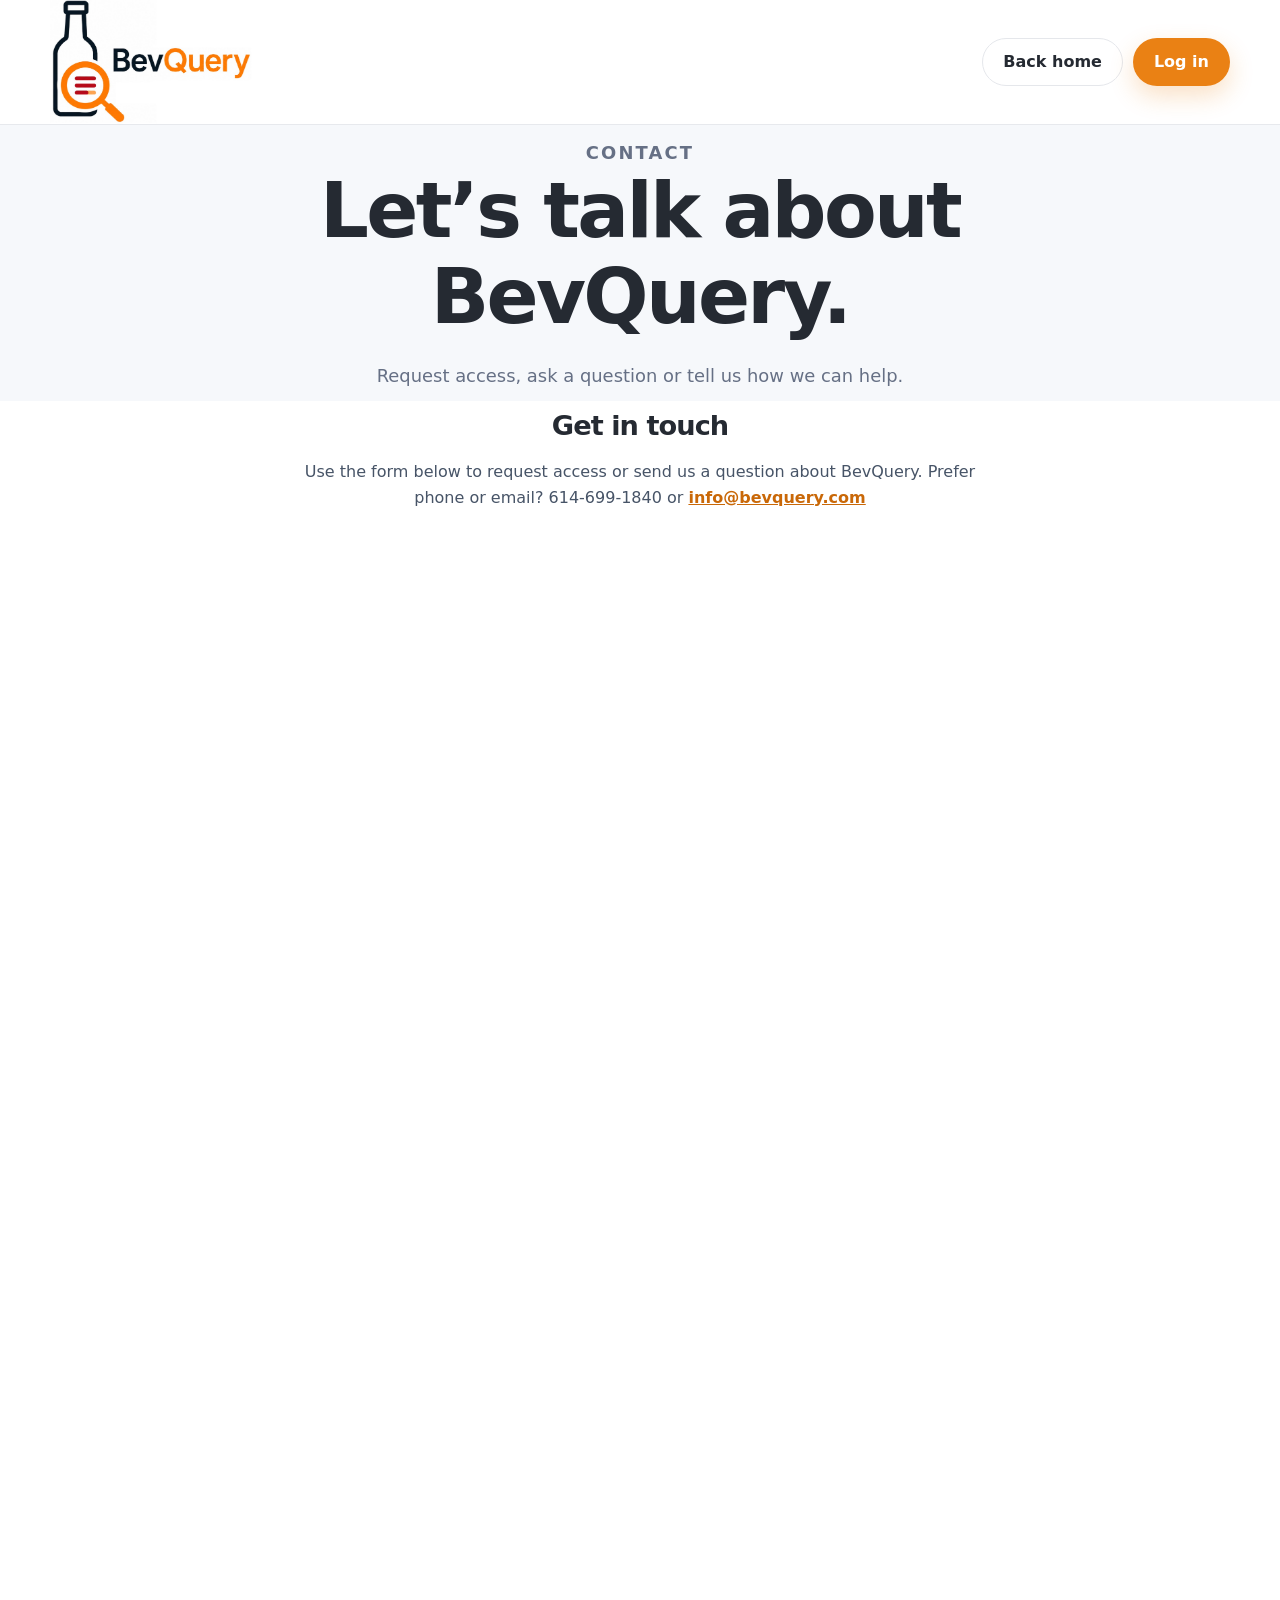
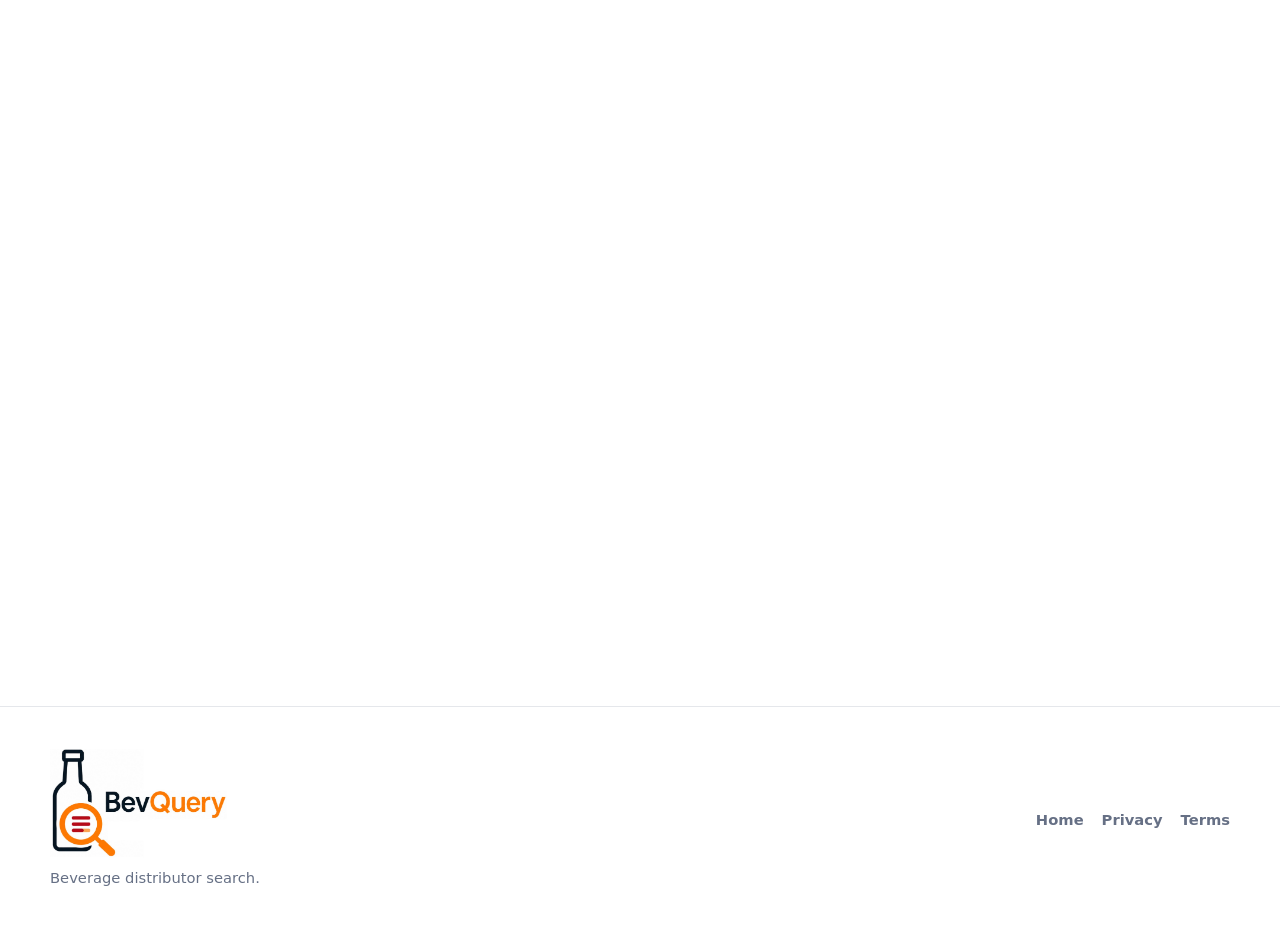
==== commit 0efe86c4: "Update contact.html" ====
--- a/contact.html
+++ b/contact.html
@@ -52,7 +52,7 @@
 
       <p>
         Use the form below to request access or send us a question about BevQuery.
-        Prefer email? <a href="mailto:info@bevquery.com">info@bevquery.com</a>
+        Prefer phone or email? 614-699-1840 or <a href="mailto:info@bevquery.com">info@bevquery.com</a>
       </p>
     </div>
 
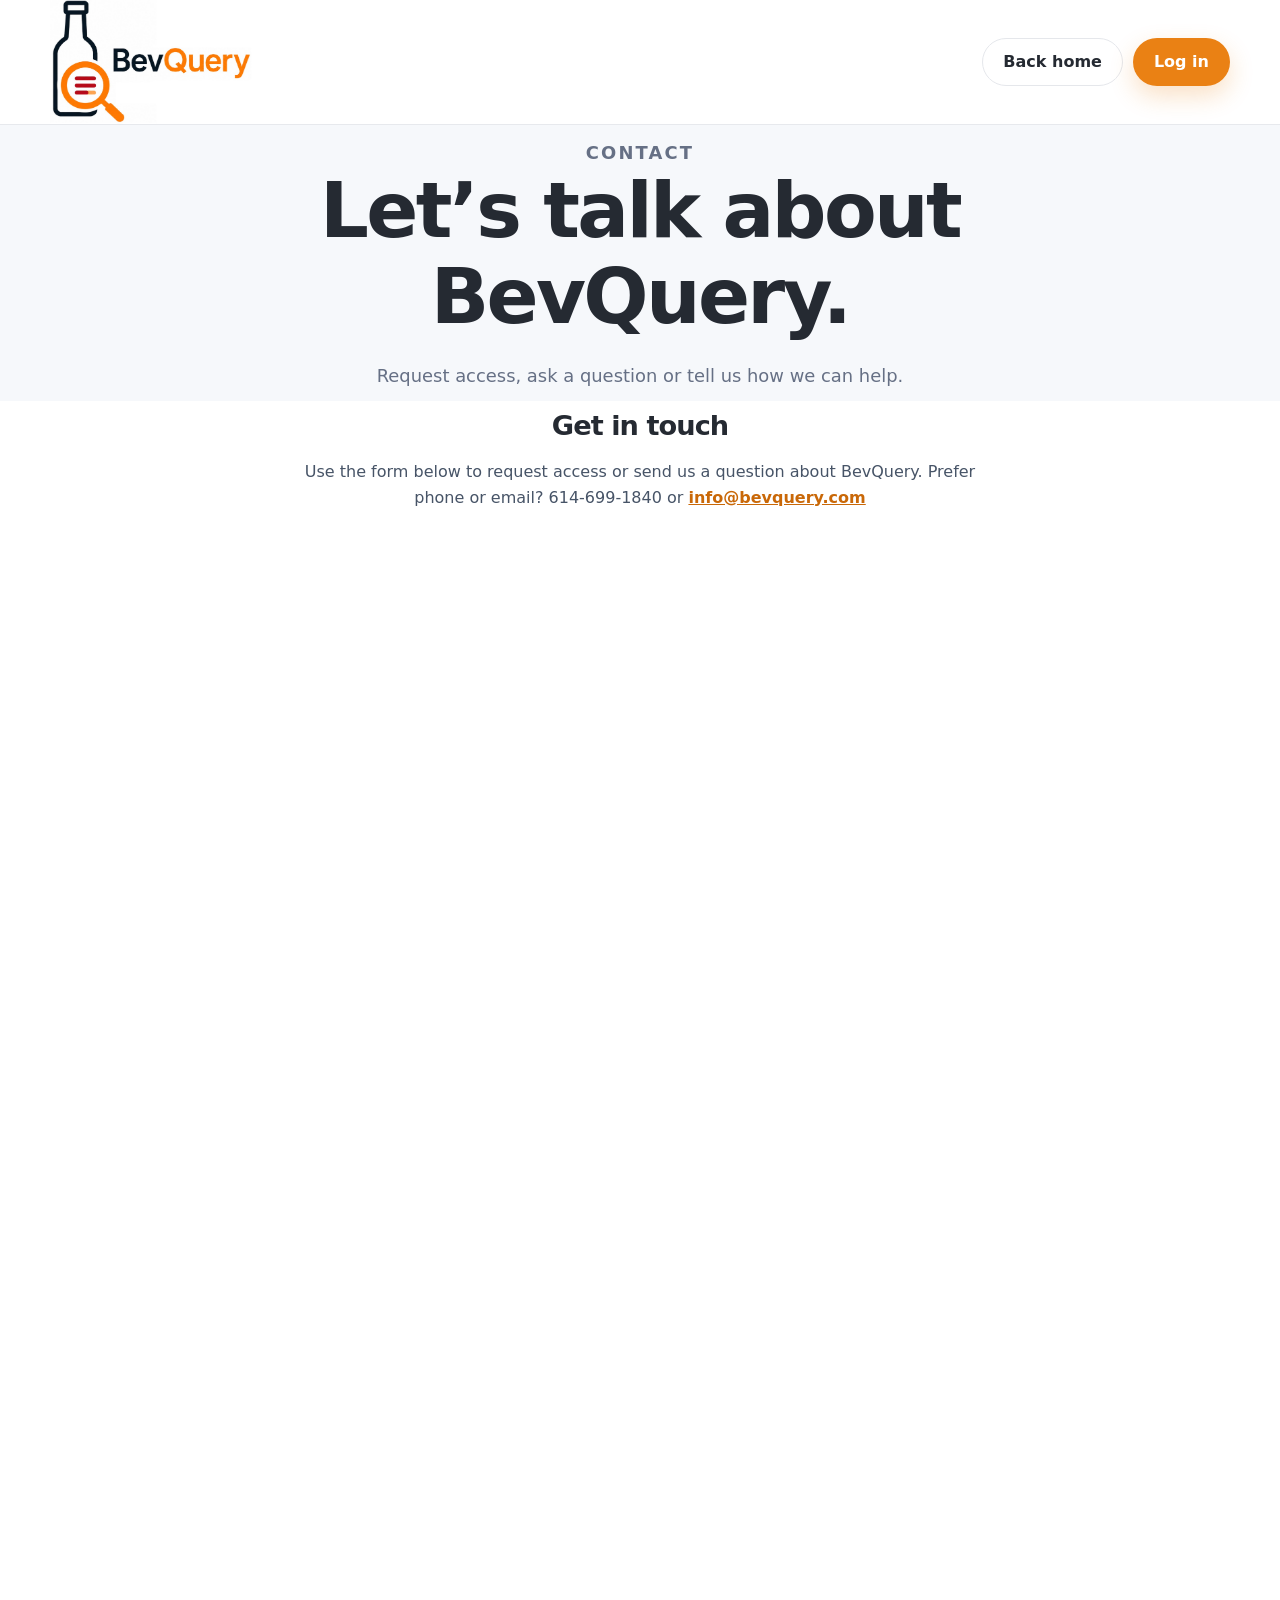
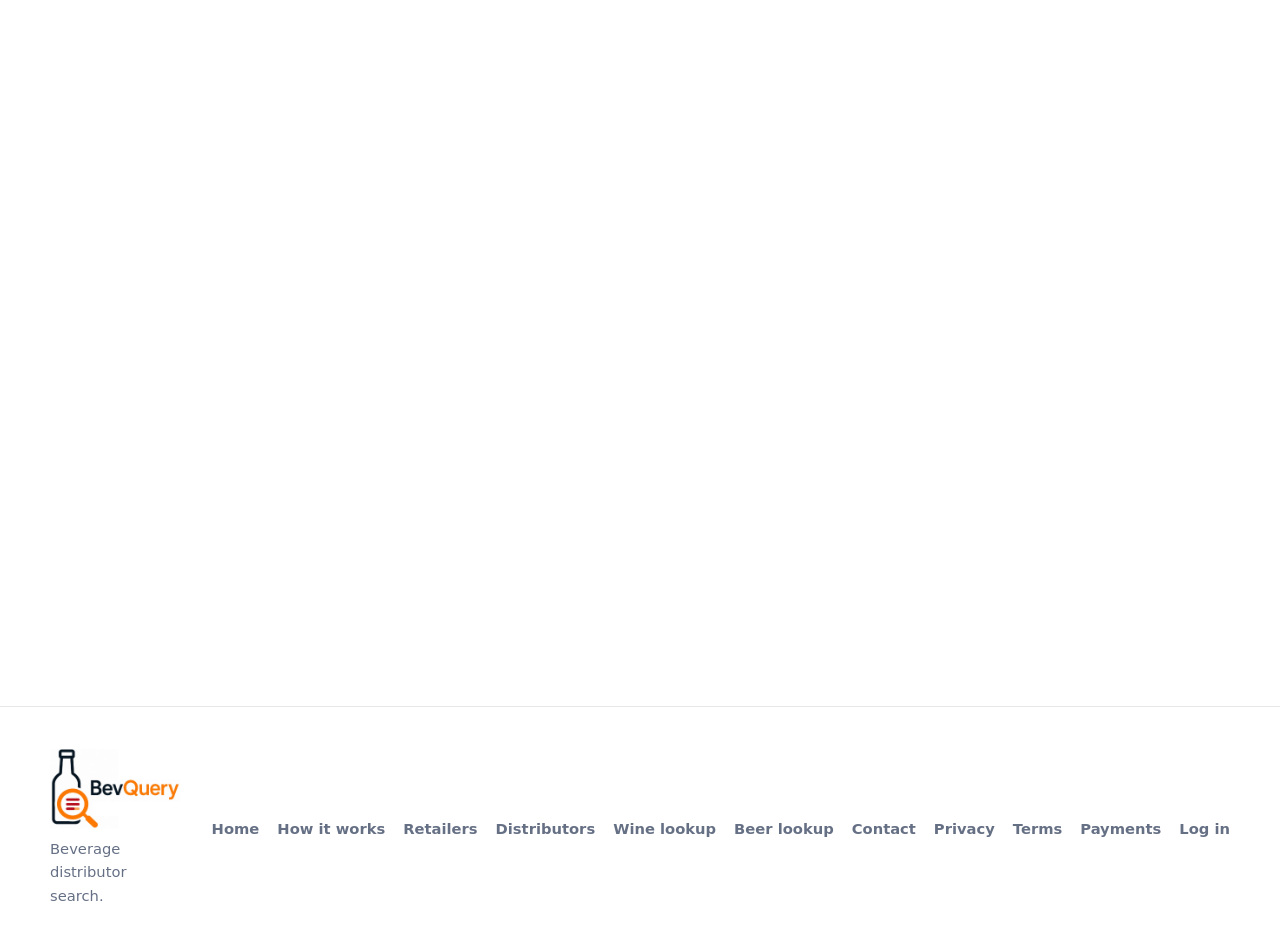
==== commit 36a6d28f: "Add files via upload" ====
--- a/contact.html
+++ b/contact.html
@@ -4,26 +4,32 @@
   <meta charset="utf-8">
   <meta name="viewport" content="width=device-width, initial-scale=1">
 
-  <title>Contact BevQuery</title>
-  <meta
-    name="description"
-    content="Contact BevQuery or request access for your retail, on-premise or distributor business."
-  >
+  <title>Contact BevQuery | Ohio Beverage Distributor Lookup</title>
+  <meta name="description" content="Contact BevQuery to request access or ask about distributor lookup for your Ohio beverage business.">
 
-  <link rel="icon" href="images/logo-mark.svg" type="image/svg+xml">
+  <link rel="icon" href="/images/logo-mark.png" type="image/png">
   <link rel="stylesheet" href="styles.css">
+
+<link rel="canonical" href="https://www.bevquery.com/contact.html">
+<meta property="og:title" content="Contact BevQuery | Ohio Beverage Distributor Lookup">
+<meta property="og:description" content="Contact BevQuery to request access or ask about distributor lookup for your Ohio beverage business.">
+<meta property="og:type" content="website">
+<meta property="og:url" content="https://www.bevquery.com/contact.html">
+<meta property="og:image" content="https://www.bevquery.com/images/logo-horiz.png">
+<meta property="og:site_name" content="BevQuery">
+<meta name="twitter:card" content="summary">
 </head>
 
 <body>
 
 <header class="site-header">
   <div class="container nav">
-    <a class="brand" href="index.html" aria-label="BevQuery home">
+    <a class="brand" href="/" aria-label="BevQuery home">
       <img src="images/logo-horiz.jpg" alt="BevQuery">
     </a>
 
     <div class="nav-cta">
-      <a class="button button-secondary" href="index.html">Back home</a>
+      <a class="button button-secondary" href="/">Back home</a>
       <a
         class="button button-primary"
         href="https://bevquery.github.io/bevquery-app/"
@@ -81,11 +87,7 @@
       <p>Beverage distributor search.</p>
     </div>
 
-    <nav class="footer-links" aria-label="Footer navigation">
-      <a href="index.html">Home</a>
-      <a href="privacy.html">Privacy</a>
-      <a href="terms.html">Terms</a>
-    </nav>
+    <nav class="footer-links" aria-label="Footer navigation"><a href="/">Home</a><a href="/#how-it-works">How it works</a><a href="/retailers/">Retailers</a><a href="/distributors/">Distributors</a><a href="/wine-distributor-lookup.html">Wine lookup</a><a href="/beer-distributor-lookup.html">Beer lookup</a><a href="/contact.html">Contact</a><a href="/privacy.html">Privacy</a><a href="/terms.html">Terms</a><a href="/payments.html">Payments</a><a href="https://bevquery.github.io/bevquery-app/">Log in</a></nav>
 
   </div>
 </footer>
--- a/styles.css
+++ b/styles.css
@@ -245,3 +245,146 @@
   }
 }
 
+/* Homepage introduction video */
+#intro-video {
+  scroll-margin-top: 100px;
+}
+
+.video-heading {
+  max-width: 760px;
+  margin: 0 auto 24px;
+  text-align: center;
+}
+
+.video-heading h2 {
+  font-size: clamp(1.8rem, 3.5vw, 2.7rem);
+  margin-bottom: 12px;
+}
+
+.video-heading > p:last-child {
+  color: var(--muted);
+  margin: 0;
+}
+
+.intro-video {
+  position: relative;
+  width: 100%;
+  max-width: 900px;
+  margin-inline: auto;
+  aspect-ratio: 16 / 9;
+  overflow: hidden;
+  background: var(--ink);
+  border: 1px solid var(--line);
+  border-radius: var(--radius);
+  box-shadow: var(--shadow);
+}
+
+.video-preview {
+  position: absolute;
+  inset: 0;
+  display: block;
+  width: 100%;
+  height: 100%;
+  padding: 0;
+  border: 0;
+  background: var(--ink);
+  color: #fff;
+  cursor: pointer;
+  font: inherit;
+}
+
+.video-preview img {
+  width: 100%;
+  height: 100%;
+  object-fit: cover;
+}
+
+.video-preview::after {
+  content: "";
+  position: absolute;
+  inset: 0;
+  background: linear-gradient(
+    transparent 45%,
+    rgba(0, 0, 0, .75)
+  );
+}
+
+.video-play {
+  position: absolute;
+  z-index: 1;
+  top: 50%;
+  left: 50%;
+  display: grid;
+  place-items: center;
+  width: 76px;
+  height: 76px;
+  padding-left: 4px;
+  border-radius: 50%;
+  background: var(--orange);
+  box-shadow: 0 8px 30px rgba(0, 0, 0, .3);
+  font-size: 30px;
+  transform: translate(-50%, -50%);
+}
+
+.video-preview:hover .video-play {
+  background: var(--orange-dark);
+}
+
+.video-preview:focus-visible {
+  outline: 4px solid var(--orange);
+  outline-offset: -6px;
+}
+
+.video-caption {
+  position: absolute;
+  z-index: 1;
+  bottom: 20px;
+  left: 16px;
+  right: 16px;
+  text-align: center;
+  font-weight: 750;
+}
+
+.intro-video iframe {
+  position: absolute;
+  inset: 0;
+  width: 100%;
+  height: 100%;
+  border: 0;
+}
+
+.video-fallback {
+  margin: 16px 0 0;
+  text-align: center;
+  font-size: .9rem;
+}
+
+.video-fallback a {
+  color: var(--orange-dark);
+}
+
+@media (max-width: 620px) {
+  .video-play {
+    width: 58px;
+    height: 58px;
+    font-size: 24px;
+  }
+
+  .video-caption {
+    bottom: 12px;
+    font-size: .9rem;
+  }
+
+  .intro-video {
+    border-radius: 18px;
+  }
+}
+
+/* SEO landing pages and homepage heading hierarchy */
+.hero-tagline { font-size: clamp(2.8rem, 7vw, 5.6rem); line-height: 1.02; font-weight: 800; letter-spacing: -.055em; color: var(--ink); margin: 0 0 20px; }
+.hero .seo-hero-heading { font-size: clamp(1.35rem, 3vw, 2rem); line-height: 1.2; letter-spacing: -.025em; margin: 0 0 16px; }
+.seo-landing .page-hero { padding: 65px 0 45px; }
+.seo-landing .prose { padding-top: 30px; }
+.seo-landing .prose img { max-width: 100%; height: auto; }
+.seo-landing .prose .product-frame { max-width: 820px; margin: 32px auto; }
+.seo-landing .prose .portrait { max-width: 350px; }
